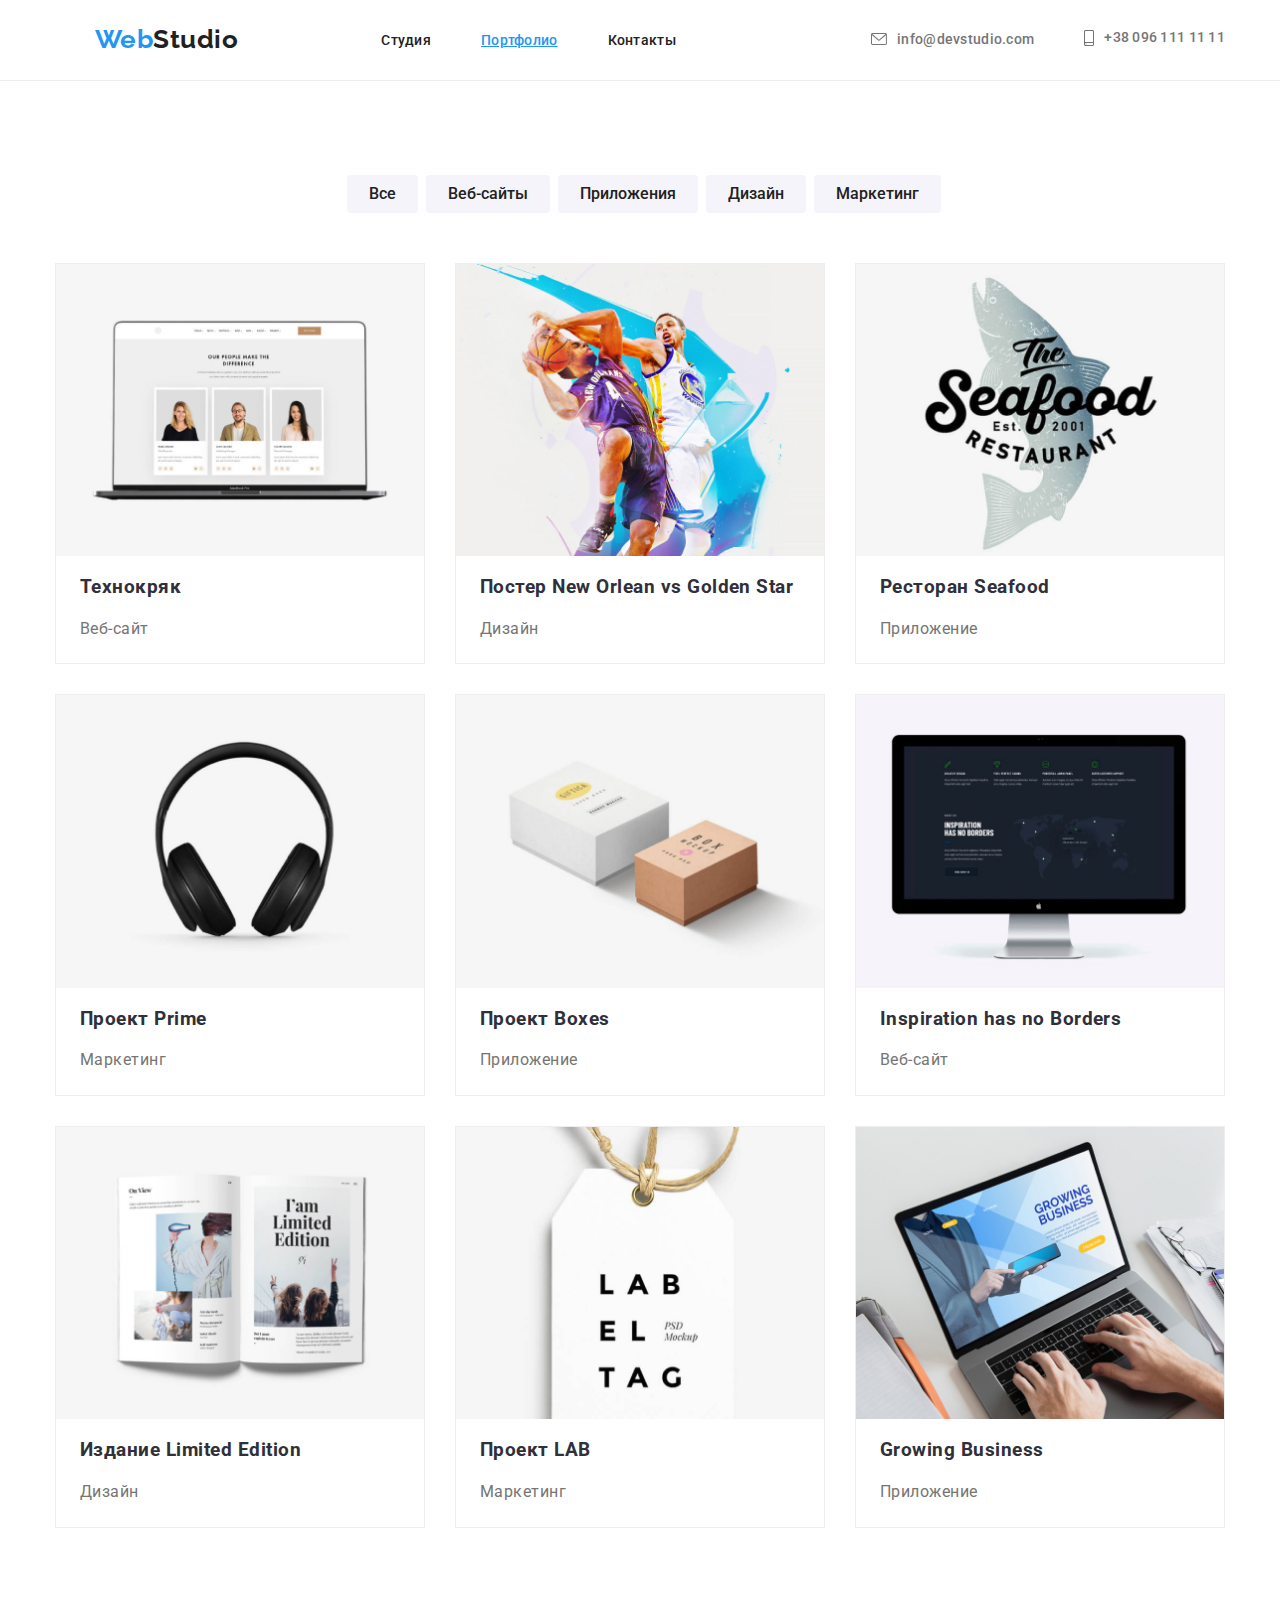
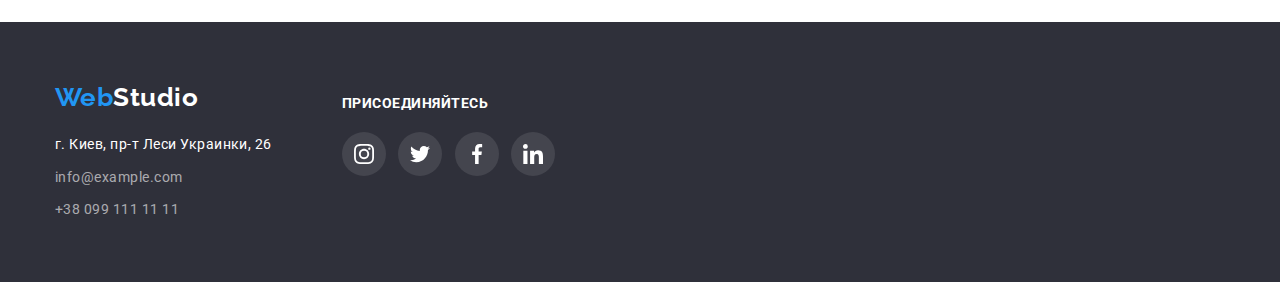
==== portfolio.html @ bc3ae189 "Add files via upload" ====
<!DOCTYPE html>
<html lang="ru">
  <head>
    <meta charset="UTF-8" />
    <meta name="viewport" content="width=device-width, initial-scale=1.0" />
    <title>Портфолио</title>
    <link
      href="https://fonts.googleapis.com/css2?family=Raleway:wght@400;500;700&family=Roboto:wght@100;500;700;900&display=swap"
      rel="stylesheet"
    />
    <link
      rel="stylesheet"
      href="https://cdnjs.cloudflare.com/ajax/libs/modern-normalize/1.0.0/modern-normalize.min.css"
    />
    <link rel="stylesheet" href="./css/styles.css" />
  </head>

  <body>
    <!-- Shapka -->
    <header>
      <div class="container">
        <nav>
          <ul class="nav-links">
            <li class="header-list"><a class="logo-link" href="./index.html">
                <span class="logo">Web</span><span class="logo-end">Studio</span>
              </a>
            </li>
            <li class="header-list"><a class="navigation" href="./index.html">Студия</a></li>
            <li class="header-list"><a class="navigation current" href="./portfolio.html">Портфолио</a></li>
            <li class="header-list"><a class="navigation" href="">Контакты</a></li>
          </ul>
        </nav>
    
        <ul class="header-contacts">
          <li class="header-list">
            <a class="navigation contacts" href="mailto:info@devstudio.com">
              <svg class="contacts-icon" width="16" height="12">
                <use href="./images/sprite.svg#icon-envelope"></use>
              </svg>
              info@devstudio.com</a>
          </li>
          <li class="header-list">
            <a class="navigation contacts" href="tel:+380961111111">
              <svg class="contacts-icon" width="10" height="16">
                <use href="./images/sprite.svg#icon-smartphone"></use>
              </svg>
              +38 096 111 11 11</a>
          </li>
        </ul>
      </div>
    </header>

    <!--Main-->
    <main>
      <section class="portfolio-screen">
    <div class="container">
    <!-- <div class="container"> -->
      <h1 hidden="true">Портфолио</h1>
      <!--Buttons-->
      <section>
        <h2 hidden>Список переключателей</h2>
        <ul class="flex-list">
          <li><button class="button" type="button">Все</button></li>
          <li><button class="button" type="button">Веб-сайты</button></li>
          <li><button class="button" type="button">Приложения</button></li>
          <li><button class="button" type="button">Дизайн</button></li>
          <li><button class="button" type="button">Маркетинг</button></li>
        </ul>
      </section>
      <!-- </div> -->

      <!--Portfolio-->
      <section>
        <!-- <div class="container"> -->
        <h2 hidden="true">Примеры работ</h2>
        <ul class="portfolio">
          <li class="items">
            <a class="cards-link" href="">
              <img src="./images/notebook.jpg" alt="Технокряк" width="370" />
              <div class="items-descrition">
              <h3>Технокряк</h3>
              <p class="cards-items">Веб-сайт</p>
              <p class="hover-cards" hidden>
                Технокряк это современная площадка распространения коронавируса.
                Компании используют эту платформу для цифрового шпионажа и атак
                на защищённые сервера конкурентов.
              </p>
              </div>
            </a>
          </li>
          <li class="items">
            <a class="cards-link" href="">
              <img src="./images/basket.jpg" alt="Постер New Orlean vs Golden Star" />
              <div class="items-descrition">
              <h3>Постер New Orlean vs Golden Star</h3>
              <p class="cards-items">Дизайн</p>
              <p class="hover-cards" hidden>
                Технокряк это современная площадка распространения коронавируса.
                Компании используют эту платформу для цифрового шпионажа и атак
                на защищённые сервера конкурентов.
              </p>
              </div>
            </a>
          </li>
          <li class="items">
            <a class="cards-link" href="">
              <img src="./images/seafood.jpg" alt="Ресторан Seafood" width="370" />
              <div class="items-descrition">
              <h3>Ресторан Seafood</h3>
              <p class="cards-items">Приложение</p>
              <p class="hover-cards" hidden>
                Технокряк это современная площадка распространения коронавируса.
                Компании используют эту платформу для цифрового шпионажа и атак
                на защищённые сервера конкурентов.
              </p>
              </div>
            </a>
          </li>
          <li class="items">
            <a class="cards-link" href="">
              <img src="./images/headphones.jpg" alt="Проект Prime" width="370" />
              <div class="items-descrition">
              <h3>Проект Prime</h3>
              <p class="cards-items">Маркетинг</p>
              <p class="hover-cards" hidden>
                Технокряк это современная площадка распространения коронавируса.
                Компании используют эту платформу для цифрового шпионажа и атак
                на защищённые сервера конкурентов.
              </p>
              </div>
            </a>
          </li>
          <li class="items">
            <a class="cards-link" href="">
              <img src="./images/boxes.jpg" alt="Проект Boxes" width="370" />
              <div class="items-descrition">
              <h3>Проект Boxes</h3>
              <p class="cards-items">Приложение</p>
              <p class="hover-cards" hidden>
                Технокряк это современная площадка распространения коронавируса.
                Компании используют эту платформу для цифрового шпионажа и атак
                на защищённые сервера конкурентов.
              </p>
              </div>
            </a>
          </li>
          <li class="items">
            <a class="cards-link" href="">
              <img src="./images/monoblock.jpg" alt="Inspiration has no Borders" width="370" />
              <div class="items-descrition">
              <h3>Inspiration has no Borders</h3>
              <p class="cards-items">Веб-сайт</p>
              <p class="hover-cards" hidden>
                Технокряк это современная площадка распространения коронавируса.
                Компании используют эту платформу для цифрового шпионажа и атак
                на защищённые сервера конкурентов.
              </p>
              </div>
            </a>
          </li>
          <li class="items">
            <a class="cards-link" href="">
              <img src="./images/openbook.jpg" alt="Издание Limited Edition" width="370" />
              <div class="items-descrition">
              <h3>Издание Limited Edition</h3>
              <p class="cards-items">Дизайн</p>
              <p class="hover-cards" hidden>
                Технокряк это современная площадка распространения коронавируса.
                Компании используют эту платформу для цифрового шпионажа и атак
                на защищённые сервера конкурентов.
              </p>
              </div>
            </a>
          </li>
          <li class="items">
            <a class="cards-link" href="">
              <img src="./images/birka.jpg" alt="Проект LAB" width="370" />
              <div class="items-descrition">
              <h3>Проект LAB</h3>
              <p class="cards-items">Маркетинг</p>
              <p class="hover-cards" hidden>
                Технокряк это современная площадка распространения коронавируса.
                Компании используют эту платформу для цифрового шпионажа и атак
                на защищённые сервера конкурентов.
              </p>
              </div>
            </a>  
          </li>
          <li class="items">
            <a class="cards-link" href="">
              <img src="./images/working-notebook.jpg" alt="Growing Business" width="370" />
              <div class="items-descrition">
              <h3>Growing Business</h3>
              <p class="cards-items">Приложение</p>
              <p class="hover-cards" hidden>
                Технокряк это современная площадка распространения коронавируса.
                Компании используют эту платформу для цифрового шпионажа и атак
                на защищённые сервера конкурентов.
              </p>
              </div>
            </a>
          </li>
        </ul>
        </section>
     </div>
    </section>
    </main>

    <!-- footer -->
    <footer class="footer-bg">
      <div class="footer-adress-text">
        <div>
          <a class="logo-link" href="./index.html">
            <span class="logo">Web</span><span class="logo-end-footer">Studio</span></a>
          <address class="footer-adress">г. Киев, пр-т Леси Украинки, 26</address>
          <address>
            <a class="footer-link" href="mailto:info@example.com">info@example.com</a>
            <br />
            <a class="footer-link" href="tel:+380991111111">+38 099 111 11 11</a>
          </address>
        </div>
        <div class="footer-common">
          <p class="common">Присоединяйтесь</p>
          <ul class="social-links-flex">
            <li>
              <a class="social-link" href="">
                <svg class="social-link-icon">
                  <use href="./images/sprite.svg#icon-instagram"></use>
                </svg>
              </a>
            </li>
            <li>
              <a class="social-link" href="">
                <svg class="social-link-icon">
                  <use href="./images/sprite.svg#icon-twitter"></use>
                </svg>
              </a>
            </li>
            <li>
              <a class="social-link" href="">
                <svg class="social-link-icon">
                  <use href="./images/sprite.svg#icon-facebook"></use>
                </svg>
              </a>
            </li>
            <li>
              <a class="social-link" href="">
                <svg class="social-link-icon">
                  <use href="./images/sprite.svg#icon-linkedin"></use>
                </svg>
              </a>
            </li>
          </ul>
    
        </div>
      </div>
    
    </footer>
  </body>
</html>
---- css/styles.css ----
/*
основной цвет текста #212121
вторичный цвет текста #57575
цвет акцента  #2196f3
вторичный цвет акцента #ffffff
цвет фона неактивніх кнопок  #f5f4fa
цвет контактов  rgba(255, 255, 255, 0.6);
*/
html {
  box-sizing: border-box;
}

*,
*::before,
*::after {
  box-sizing: inherit;
}
:root {
  --primary-background-color: #2f303a;
  --secondary-background-color: #f5f4fa;
  --primary-text-color: #212121;
  --secondary-text-color: #757575;
  --accent-color: #2196f3;
  --wite-color: #ffffff;
  --contacts-rgba: rgba(255, 255, 255, 0.6);
}
body {
  font-family: Roboto, sans-serif;
  font-style: normal;
  font-weight: 400;
  line-height: 1.2;
  letter-spacing: 0.03em;
  color: var(--primary-text-color);
}
h1,
h2,
h3,
h4 {
  margin: 0px;
}
ul {
  list-style-type: none;
  margin: 0px;
}

ul img {
  display: block;
  width: 100%;
  height: auto;
}

.cards-link {
  display: inline-block;
  text-decoration: none;
  color: var(--primary-background-color);
}

.portfolio > .items:hover {
  border: 1px solid #eeeeee;
  box-sizing: border-box;
  box-shadow: 0px 1px 1px rgba(0, 0, 0, 0.12), 0px 4px 4px rgba(0, 0, 0, 0.06),
    1px 4px 6px rgba(0, 0, 0, 0.16);
}

.logo {
  color: var(--accent-color);
  font-family: Raleway, sans-serif;
  font-weight: 700;
  font-size: 26px;
}

.logo-end {
  color: var(--primary-text-color);
  font-family: Raleway, sans-serif;
  font-weight: 700;
  font-size: 26px;
}
.logo-end-footer {
  color: var(--wite-color);
  font-family: Raleway, sans-serif;
  font-weight: 700;
  font-size: 26px;
}

.logo-link {
  text-decoration: none;
}

.navigation {
  color: var(--primary-text-color);
  text-decoration: none;
  font-weight: 500;
  font-size: 14px;
  letter-spacing: 0.02em;
}

.navigation.current {
  color: var(--accent-color);
  text-decoration: underline;
}
.navigation.contacts {
  display: inline-flex;
  height: auto;
  width: 100%;
  color: var(--secondary-text-color);
  align-items: center;
  align-self: center;
}

.navigation:hover,
.navigation:focus {
  color: var(--accent-color);
}

.header-list:hover,
.header-list:focus {
  color: var(--accent-color);
}

.contacts-icon {
  display: inline-flex;
  margin-right: 10px;
  fill: currentColor;
}

.hero {
  max-width: 1600px;
  height: 600px;
  text-align: center;
  background-color: var(--primary-background-color);
  background-image: linear-gradient(
      to right,
      rgba(47, 48, 58, 0.4),
      rgba(47, 48, 58, 0.4)
    ),
    url(../images/hero-bg.jpg);
  background-repeat: no-repeat;
  background-size: cover;
  background-position: center;
  margin-left: auto;
  margin-right: auto;
  padding-top: 200px;
  padding-bottom: 200px;
}

.hero-title {
  color: var(--wite-color);
  font-size: 44px;
  font-weight: 900;
  line-height: 1.36;
  text-transform: uppercase;
  letter-spacing: 0.06em;
  max-width: 696px;
  margin-top: 0px;
  margin-left: auto;
  margin-right: auto;
  margin-bottom: 40px;
}

.order-link {
  display: inline-block;
  background-color: var(--accent-color);
  color: var(--wite-color);
  text-decoration: none;
  font-weight: 700;
  font-size: 16px;
  line-height: 1.87;
  letter-spacing: 0.06em;
  padding: 10px 32px;
  box-shadow: 0px 4px 4px rgba(0, 0, 0, 0.15);
  border-radius: 4px;
}

.tertiary-title {
  font-weight: 700;
  font-size: 14px;
  line-height: 1.5;
  text-transform: uppercase;
}

.secondary-title {
  font-weight: 700;
  font-size: 36px;
  line-height: 1.17;
  margin-top: 0px;
  margin-bottom: 50px;
  text-align: center;
}

.teams-title {
  font-weight: 500;
  font-size: 16px;
  line-height: 1.18x;
}

.button {
  background: var(--secondary-background-color);
  color: var(--primary-text-color);
  font-family: inherit;
  font-weight: 500;
  font-size: 16px;
  line-height: 1.6;
  text-align: center;
  padding-top: 6px;
  padding-bottom: 6px;
  padding-right: 22px;
  padding-left: 22px;
  border-radius: 4px;
  border: none;
}

.hover-cards:hover,
.hover-cards:focus,
.button:hover,
.button:focus,
.button:active,
.button:visited {
  background: var(--accent-color);
  color: var(--wite-color);
  box-shadow: 0px 3px 1px rgba(0, 0, 0, 0.1), 0px 1px 2px rgba(0, 0, 0, 0.08),
    0px 2px 2px rgba(0, 0, 0, 0.12);
}

.cards-items {
  color: var(--secondary-text-color);
}

.advantage-list p {
  margin-top: 10px;
  margin-bottom: 0px;
}

.advantage-list .cards-items {
  font-size: 14px;
  line-height: 1.71;
}
.our-team .cards-items {
  font-size: 16px;
}

.portfolio .cards-items {
  font-size: 16px;
  line-height: 1.8;
}

.hover-cards {
  font-size: 18px;
  line-height: 1.6;
}
.work-examles-sct {
  padding-top: 94px;
  padding-bottom: 94px;
}
.our-team {
  background-color: var(--secondary-background-color);
  padding-top: 94px;
  padding-bottom: 94px;
}

.footer-bg {
  background: var(--primary-background-color);
  padding-top: 60px;
  padding-bottom: 60px;
}

.footer-adress {
  color: var(--wite-color);
  font-style: normal;
  font-size: 14px;
  line-height: 1.7;
  padding-top: 20px;
}
.footer-adress-text {
  display: flex;
  width: 1200px;
  margin-left: auto;
  margin-right: auto;
  margin-bottom: 0px;
  padding-left: 15px;
  padding-right: 15px;
}

.footer-adress-text > div:first-child {
  margin-right: 70px;
}

.footer-link {
  display: inline-block;
  color: var(--contacts-rgba);
  font-style: normal;
  text-decoration: none;
  font-size: 14px;
  line-height: 1.7;
  margin-top: 9px;
}

.common {
  color: var(--wite-color);
  font-weight: bold;
  font-size: 14px;
  line-height: 1.14;
  text-transform: uppercase;
  margin-bottom: 20px;
}

.footer-common .social-link {
  display: inline-flex;
  height: 44px;
  width: 44px;
  align-items: center;
  justify-content: space-around;
  background-color: rgba(255, 255, 255, 0.1);
  fill: var(--wite-color);
  border-radius: 50%;
  margin-right: 10px;
}
.container {
  width: 1200px;
  margin-left: auto;
  margin-right: auto;
  padding-left: 15px;
  padding-right: 15px;
}

header {
  border-bottom: 1px solid #ececec;
  padding-bottom: 25px;
  padding-top: 24px;
}

header > .container {
  display: flex;
}
.nav-links {
  display: flex;
  align-items: center;
}

.header-contacts {
  display: flex;
  margin-left: auto;
  align-items: center;
}
.header-list {
  margin-left: 50px;
}

.nav-links > .header-list:first-child {
  margin-left: 0px;
  margin-right: 93px;
}

.advantages {
  padding-top: 94px;
}

.advantage-list {
  display: flex;
  padding: 0px;
}

.advantage-list > li {
  width: calc((100% - 90px) / 4);
  margin-left: 30px;
}
.advantage-list > li:first-child {
  margin-left: 0px;
}

/* .advantage-list > li::before {
  display: block;
  content: "";
  height: 120px;
  background-size: contain;
  background-repeat: no-repeat;
  background-position: center;
  background-color: #f5f4fa;
  border-radius: 4px;
  margin-bottom: 30px;
}

.icon-antenna::before {
  background-image: url("../images/antenna.svg");
  background-size: 70px;
}

.icon-clock::before {
  background-image: url("../images/clock.svg");
  background-size: 70px;
}

.icon-diagram::before {
  background-image: url("../images/diagram.svg");
  background-size: 70px;
}

.icon-astronaut::before {
  background-image: url("../images/astronaut.svg");
  background-size: 70px; 
}*/

.advant-icon {
  width: 70px;
  height: 70px;
}

.advantages-icons-bg {
  width: 100%;
  height: 120px;
  background-color: #f5f4fa;
  border-radius: 4px;
  margin-bottom: 30px;
  padding: 25px 100px;
}

.social-links-flex {
  display: flex;
  justify-content: space-between;
  padding: 0px;
  margin-top: 16px;
}

.social-links-flex > li {
  width: calc((100% - 30px) / 4);
  margin-right: 10x;
}

.social-links-flex > li:last-child {
  margin-right: 0;
}

.social-link {
  display: inline-flex;
  height: 44px;
  width: 44px;
  align-items: center;
  justify-content: space-around;
  fill: #afb1b8;
}

.social-link-icon {
  /* display: inline-flex; */
  width: 20px;
  height: 20px;
}

.social-link:hover,
.social-link:focus {
  background-color: var(--accent-color);
  border-radius: 50%;
  fill: var(--wite-color);
}

.clients {
  padding-top: 94px;
  padding-bottom: 94px;
}

.clients-list {
  display: flex;
  padding: 0px;
  margin: 0px;
}

.clients-list > .items {
  width: calc((100% - 150px) / 6);
  margin-right: 30px;
}
.clients-list > .items:last-child {
  margin-right: 0px;
}
.clients-links {
  display: inline-flex;
  width: 170px;
  height: 90px;
  border: 1px solid #afb1b8;
  box-sizing: border-box;
  border-radius: 4px;
  align-items: center;
  justify-content: space-around;
  fill: #afb1b8;
}

.clients-links:hover,
.clients-links:focus {
  border: 1px solid var(--accent-color);
  border-radius: 4px;
  fill: var(--accent-color);
}
.flex-list {
  display: flex;
  padding: 0px;
  margin-bottom: 50px;
  justify-content: center;
}
.flex-list > li {
  margin-left: 8px;
}
/* body > .container {
  padding-top: 94px;
  padding-bottom: 94px;
} */
.portfolio-screen {
  padding-top: 94px;
  padding-bottom: 94px;
}
.portfolio {
  display: flex;
  flex-wrap: wrap;
  padding: 0px;
  margin: 0px;
}
.portfolio > .items {
  width: calc((100% - 60px) / 3);
  margin-right: 30px;
  margin-bottom: 30px;
  background: var(--wite-color);
  border: 1px solid #eeeeee;
}

.portfolio > .items:nth-child(3n) {
  margin-right: 0px;
}

.portfolio > .items:nth-last-child(-n + 3) {
  margin-bottom: 0px;
}

.portfolio p {
  margin-bottom: 0px;
}
p + h3 {
  margin-bottom: 0px;
}

.items-descrition {
  padding: 20px 24px 20px 24px;
}

.work-examples {
  display: flex;
  padding: 0px;
  margin: 0px;
}
.work-examples > li {
  width: calc((100% - 60px) / 3);
  margin-left: 30px;
  background: #ffffff;
  border: 1px solid #eeeeee;
}
.work-examples > li:first-child {
  margin-left: 0px;
}
.team-list {
  display: flex;
  padding: 0px;
  margin: 0px;
}

.team-list > li {
  width: calc((100% - 60px) / 3);
  margin-left: 30px;
  text-align: center;
  background-color: var(--wite-color);
  box-shadow: 0px 1px 3px rgba(0, 0, 0, 0.12), 0px 1px 1px rgba(0, 0, 0, 0.14),
    0px 2px 1px rgba(0, 0, 0, 0.2);
  border-radius: 0px 0px 4px 4px;
}
.team-list > li:first-child {
  margin-left: 0px;
}

.team-descrition {
  padding-top: 30px;
  padding-bottom: 30px;
  padding-left: 32px;
  padding-right: 32px;
}
.team-descrition p {
  margin-top: 10px;
  margin-bottom: 0px;
}
/* section,
ul,
div {
  outline: 2px solid rgb(73, 238, 216);
} */
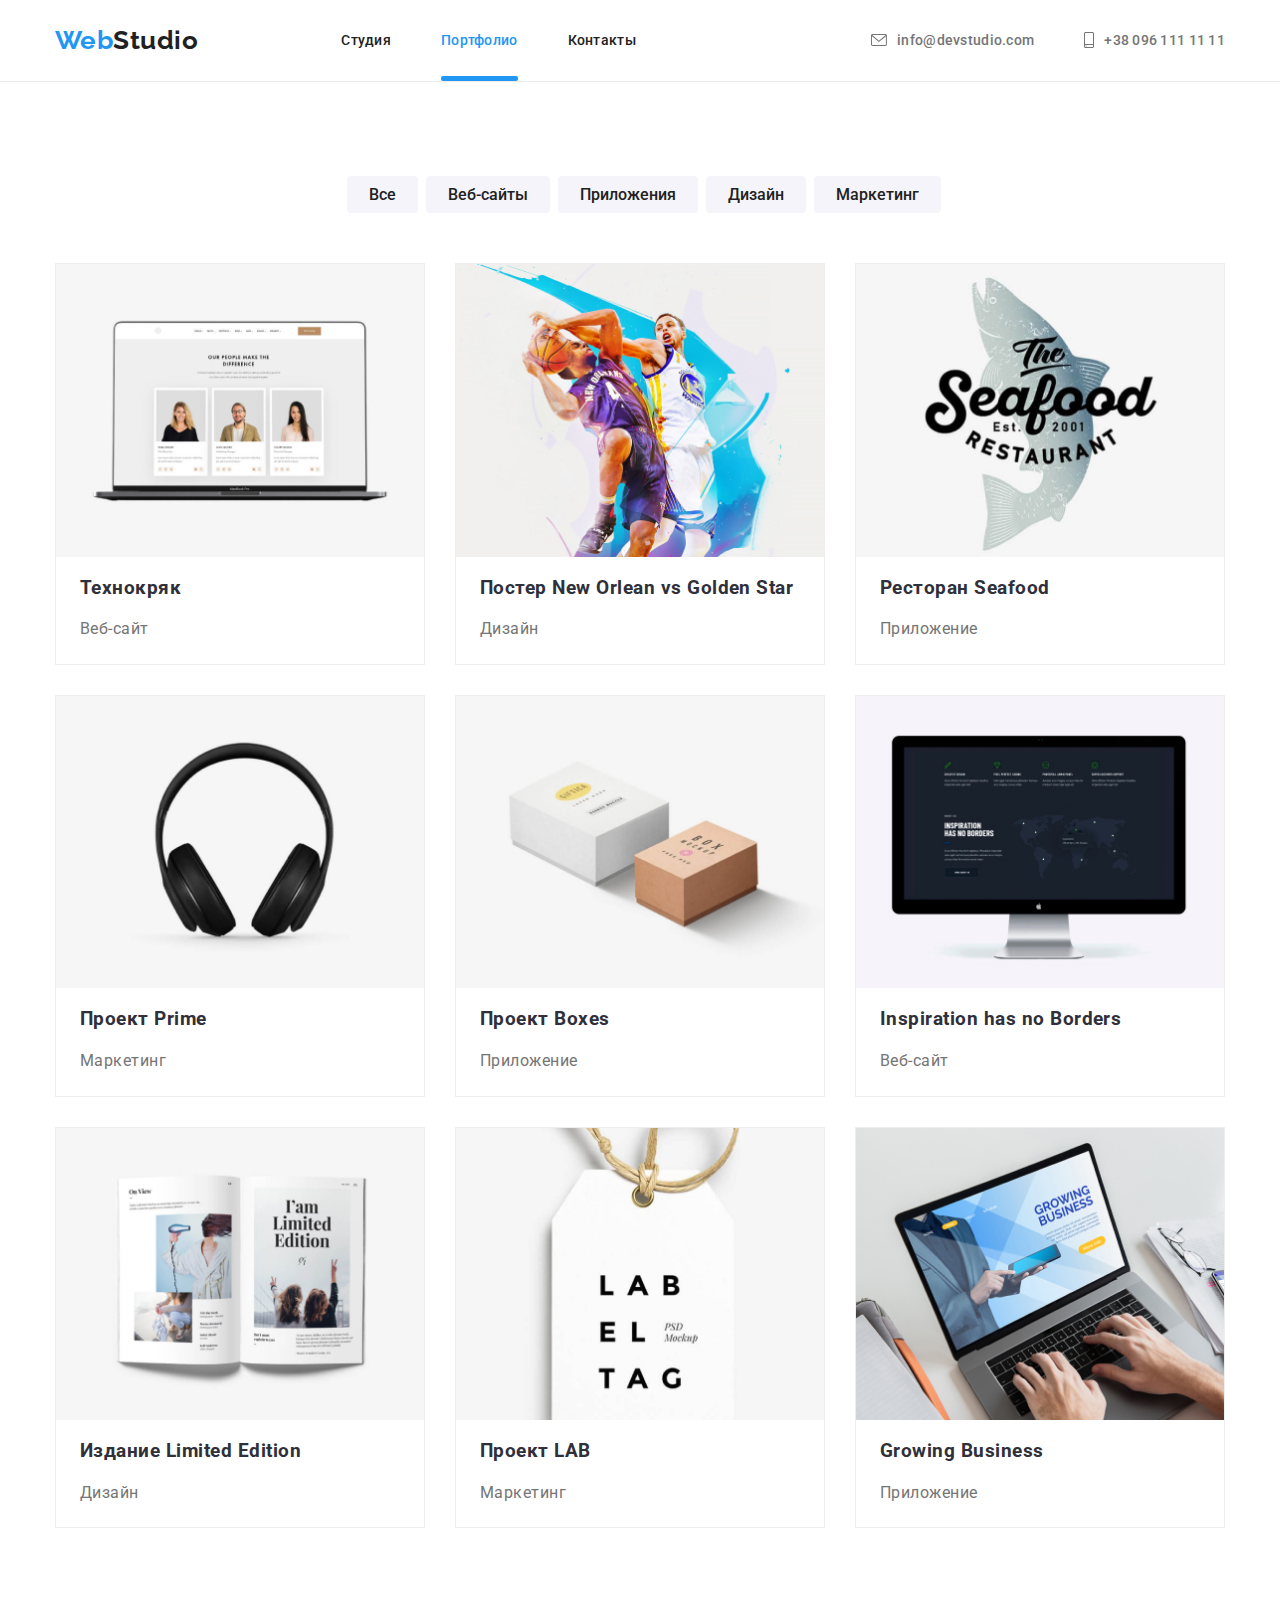
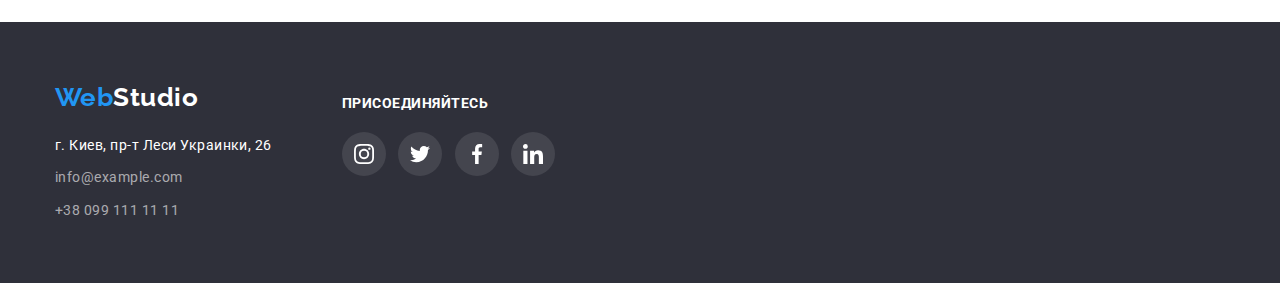
==== commit 26351e09: "modal&hover-cards" ====
--- a/portfolio.html
+++ b/portfolio.html
@@ -5,7 +5,7 @@
     <meta name="viewport" content="width=device-width, initial-scale=1.0" />
     <title>Портфолио</title>
     <link
-      href="https://fonts.googleapis.com/css2?family=Raleway:wght@400;500;700&family=Roboto:wght@100;500;700;900&display=swap"
+      href="https://fonts.googleapis.com/css2?family=Raleway:wght@400;500;700&family=Roboto:wght@100;400;500;700;900&display=swap"
       rel="stylesheet"
     />
     <link
@@ -76,127 +76,146 @@
         <ul class="portfolio">
           <li class="items">
             <a class="cards-link" href="">
-              <img src="./images/notebook.jpg" alt="Технокряк" width="370" />
-              <div class="items-descrition">
-              <h3>Технокряк</h3>
-              <p class="cards-items">Веб-сайт</p>
-              <p class="hover-cards" hidden>
+              <div class="portfolio-overlay">
+                <img src="./images/notebook.jpg" alt="Технокряк" width="370" />
+                <p class="hover-cards">
                 Технокряк это современная площадка распространения коронавируса.
                 Компании используют эту платформу для цифрового шпионажа и атак
                 на защищённые сервера конкурентов.
-              </p>
-              </div>
-            </a>
-          </li>
-          <li class="items">
-            <a class="cards-link" href="">
-              <img src="./images/basket.jpg" alt="Постер New Orlean vs Golden Star" />
-              <div class="items-descrition">
-              <h3>Постер New Orlean vs Golden Star</h3>
-              <p class="cards-items">Дизайн</p>
-              <p class="hover-cards" hidden>
-                Технокряк это современная площадка распространения коронавируса.
-                Компании используют эту платформу для цифрового шпионажа и атак
-                на защищённые сервера конкурентов.
-              </p>
-              </div>
-            </a>
-          </li>
-          <li class="items">
-            <a class="cards-link" href="">
-              <img src="./images/seafood.jpg" alt="Ресторан Seafood" width="370" />
-              <div class="items-descrition">
-              <h3>Ресторан Seafood</h3>
-              <p class="cards-items">Приложение</p>
-              <p class="hover-cards" hidden>
-                Технокряк это современная площадка распространения коронавируса.
-                Компании используют эту платформу для цифрового шпионажа и атак
-                на защищённые сервера конкурентов.
-              </p>
-              </div>
-            </a>
-          </li>
-          <li class="items">
-            <a class="cards-link" href="">
-              <img src="./images/headphones.jpg" alt="Проект Prime" width="370" />
-              <div class="items-descrition">
-              <h3>Проект Prime</h3>
-              <p class="cards-items">Маркетинг</p>
-              <p class="hover-cards" hidden>
-                Технокряк это современная площадка распространения коронавируса.
-                Компании используют эту платформу для цифрового шпионажа и атак
-                на защищённые сервера конкурентов.
-              </p>
-              </div>
-            </a>
-          </li>
-          <li class="items">
-            <a class="cards-link" href="">
-              <img src="./images/boxes.jpg" alt="Проект Boxes" width="370" />
-              <div class="items-descrition">
-              <h3>Проект Boxes</h3>
-              <p class="cards-items">Приложение</p>
-              <p class="hover-cards" hidden>
-                Технокряк это современная площадка распространения коронавируса.
-                Компании используют эту платформу для цифрового шпионажа и атак
-                на защищённые сервера конкурентов.
-              </p>
-              </div>
-            </a>
-          </li>
-          <li class="items">
-            <a class="cards-link" href="">
-              <img src="./images/monoblock.jpg" alt="Inspiration has no Borders" width="370" />
-              <div class="items-descrition">
-              <h3>Inspiration has no Borders</h3>
-              <p class="cards-items">Веб-сайт</p>
-              <p class="hover-cards" hidden>
-                Технокряк это современная площадка распространения коронавируса.
-                Компании используют эту платформу для цифрового шпионажа и атак
-                на защищённые сервера конкурентов.
-              </p>
-              </div>
-            </a>
-          </li>
-          <li class="items">
-            <a class="cards-link" href="">
-              <img src="./images/openbook.jpg" alt="Издание Limited Edition" width="370" />
+                </p>
+              </div>
+              <div class="items-descrition">
+                <h3>Технокряк</h3>
+                <p class="cards-items">Веб-сайт</p>
+              
+              </div>
+            </a>
+          </li>
+          <li class="items">
+            <a class="cards-link" href="">
+              <div class="portfolio-overlay">
+                <img src="./images/basket.jpg" alt="Постер New Orlean vs Golden Star" />
+                <p class="hover-cards">
+                  Технокряк это современная площадка распространения коронавируса.
+                  Компании используют эту платформу для цифрового шпионажа и атак
+                  на защищённые сервера конкурентов.
+                </p>
+              </div>
+                <div class="items-descrition">
+                <h3>Постер New Orlean vs Golden Star</h3>
+                <p class="cards-items">Дизайн</p>
+              </div>
+            </a>
+          </li>
+          <li class="items">
+            <a class="cards-link" href="">
+              <div class="portfolio-overlay">
+                <img src="./images/seafood.jpg" alt="Ресторан Seafood" width="370" />
+                <p class="hover-cards">
+                  Технокряк это современная площадка распространения коронавируса.
+                  Компании используют эту платформу для цифрового шпионажа и атак
+                  на защищённые сервера конкурентов.
+                </p>
+              </div>
+              <div class="items-descrition">
+                <h3>Ресторан Seafood</h3>
+                <p class="cards-items">Приложение</p>
+              </div>
+            </a>
+          </li>
+          <li class="items">
+            <a class="cards-link" href="">
+              <div class="portfolio-overlay">
+                <img src="./images/headphones.jpg" alt="Проект Prime" width="370" />
+                <p class="hover-cards">
+                  Технокряк это современная площадка распространения коронавируса.
+                  Компании используют эту платформу для цифрового шпионажа и атак
+                  на защищённые сервера конкурентов.
+                </p>
+              </div>
+              <div class="items-descrition">
+                <h3>Проект Prime</h3>
+                <p class="cards-items">Маркетинг</p>
+              </div>
+            </a>
+          </li>
+          <li class="items">
+            <a class="cards-link" href="">
+              <div class="portfolio-overlay">
+                <img src="./images/boxes.jpg" alt="Проект Boxes" width="370" />
+                <p class="hover-cards">
+                  Технокряк это современная площадка распространения коронавируса.
+                  Компании используют эту платформу для цифрового шпионажа и атак
+                  на защищённые сервера конкурентов.
+                </p>
+              </div>
+              <div class="items-descrition">
+                <h3>Проект Boxes</h3>
+                <p class="cards-items">Приложение</p>
+              </div>
+            </a>
+          </li>
+          <li class="items">
+            <a class="cards-link" href="">
+              <div class="portfolio-overlay">
+                <img src="./images/monoblock.jpg" alt="Inspiration has no Borders" width="370" />
+                <p class="hover-cards">
+                  Технокряк это современная площадка распространения коронавируса.
+                  Компании используют эту платформу для цифрового шпионажа и атак
+                  на защищённые сервера конкурентов.
+                </p>
+              </div>
+              <div class="items-descrition">
+                <h3>Inspiration has no Borders</h3>
+                <p class="cards-items">Веб-сайт</p>
+              </div>
+            </a>
+          </li>
+          <li class="items">
+            <a class="cards-link" href="">
+              <div class="portfolio-overlay">
+                <img src="./images/openbook.jpg" alt="Издание Limited Edition" width="370" />
+                <p class="hover-cards">
+                  Технокряк это современная площадка распространения коронавируса.
+                  Компании используют эту платформу для цифрового шпионажа и атак
+                  на защищённые сервера конкурентов.
+                </p>
+              </div>
               <div class="items-descrition">
               <h3>Издание Limited Edition</h3>
               <p class="cards-items">Дизайн</p>
-              <p class="hover-cards" hidden>
-                Технокряк это современная площадка распространения коронавируса.
-                Компании используют эту платформу для цифрового шпионажа и атак
-                на защищённые сервера конкурентов.
-              </p>
-              </div>
-            </a>
-          </li>
-          <li class="items">
-            <a class="cards-link" href="">
+              </div>
+            </a>
+          </li>
+          <li class="items">
+            <a class="cards-link" href="">
+              <div class="portfolio-overlay">
               <img src="./images/birka.jpg" alt="Проект LAB" width="370" />
-              <div class="items-descrition">
-              <h3>Проект LAB</h3>
-              <p class="cards-items">Маркетинг</p>
-              <p class="hover-cards" hidden>
-                Технокряк это современная площадка распространения коронавируса.
-                Компании используют эту платформу для цифрового шпионажа и атак
-                на защищённые сервера конкурентов.
-              </p>
+                <p class="hover-cards">
+                  Технокряк это современная площадка распространения коронавируса.
+                  Компании используют эту платформу для цифрового шпионажа и атак
+                  на защищённые сервера конкурентов.
+                </p>
+              </div>
+              <div class="items-descrition">
+                <h3>Проект LAB</h3>
+                <p class="cards-items">Маркетинг</p>
               </div>
             </a>  
           </li>
           <li class="items">
             <a class="cards-link" href="">
-              <img src="./images/working-notebook.jpg" alt="Growing Business" width="370" />
-              <div class="items-descrition">
-              <h3>Growing Business</h3>
-              <p class="cards-items">Приложение</p>
-              <p class="hover-cards" hidden>
-                Технокряк это современная площадка распространения коронавируса.
-                Компании используют эту платформу для цифрового шпионажа и атак
-                на защищённые сервера конкурентов.
-              </p>
+              <div class="portfolio-overlay">
+                <img src="./images/working-notebook.jpg" alt="Growing Business" width="370" />
+                <p class="hover-cards">
+                  Технокряк это современная площадка распространения коронавируса.
+                  Компании используют эту платформу для цифрового шпионажа и атак
+                  на защищённые сервера конкурентов.
+                </p>
+              </div>
+              <div class="items-descrition">
+                <h3>Growing Business</h3>
+                <p class="cards-items">Приложение</p>
               </div>
             </a>
           </li>
--- a/css/styles.css
+++ b/css/styles.css
@@ -55,13 +55,6 @@
   color: var(--primary-background-color);
 }
 
-.portfolio > .items:hover {
-  border: 1px solid #eeeeee;
-  box-sizing: border-box;
-  box-shadow: 0px 1px 1px rgba(0, 0, 0, 0.12), 0px 4px 4px rgba(0, 0, 0, 0.06),
-    1px 4px 6px rgba(0, 0, 0, 0.16);
-}
-
 .logo {
   color: var(--accent-color);
   font-family: Raleway, sans-serif;
@@ -87,17 +80,62 @@
 }
 
 .navigation {
+  position: relative;
+  display: inline-block;
   color: var(--primary-text-color);
   text-decoration: none;
+  padding: 32px 0px;
   font-weight: 500;
   font-size: 14px;
   letter-spacing: 0.02em;
+
+  transition: fill 250ms cubic-bezier(0.4, 0, 0.2, 1),
+    color 250ms cubic-bezier(0.4, 0, 0.2, 1);
 }
 
 .navigation.current {
   color: var(--accent-color);
-  text-decoration: underline;
-}
+}
+
+.nav-links .navigation::after {
+  content: "";
+
+  position: absolute;
+  left: 0;
+  bottom: 0;
+
+  display: block;
+  width: 100%;
+  height: 5px;
+  border-radius: 2px;
+  background-color: var(--accent-color);
+
+  opacity: 0;
+  transform: scaleX(0);
+  transition: transform 250ms cubic-bezier(0.4, 0, 0.2, 1),
+    opacity 250ms cubic-bezier(0.4, 0, 0.2, 1);
+}
+
+.nav-links .navigation.current::before {
+  content: "";
+
+  position: absolute;
+  left: 0;
+  bottom: 0;
+
+  display: block;
+  width: 100%;
+  height: 5px;
+  border-radius: 2px;
+  background-color: var(--accent-color);
+  opacity: 1;
+}
+
+.nav-links .navigation:hover::after {
+  opacity: 1;
+  transform: scaleX(1);
+}
+
 .navigation.contacts {
   display: inline-flex;
   height: auto;
@@ -168,7 +206,65 @@
   letter-spacing: 0.06em;
   padding: 10px 32px;
   box-shadow: 0px 4px 4px rgba(0, 0, 0, 0.15);
+  border: none;
   border-radius: 4px;
+}
+
+.backdrop {
+  position: fixed;
+  top: 0;
+  left: 0;
+  width: 100%;
+  height: 100%;
+  background-color: rgba(0, 0, 0, 0.2);
+
+  opacity: 1;
+
+  transition: opacity 250ms cubic-bezier(0.4, 0, 0.2, 1);
+}
+
+.backdrop.is-hidden {
+  opacity: 0;
+  pointer-events: none;
+  z-index: 99;
+}
+
+.backdrop.is-hidden .modal {
+  transform: translate(-50%, -50%) scale(1.1);
+}
+
+.modal {
+  position: absolute;
+  top: 50%;
+  left: 50%;
+
+  min-height: 581px;
+  min-width: 528px;
+  padding: 15px;
+
+  background-color: #fff;
+  box-shadow: 0px 1px 3px rgba(0, 0, 0, 0.12), 0px 1px 1px rgba(0, 0, 0, 0.14),
+    0px 2px 1px rgba(0, 0, 0, 0.2);
+  border-radius: 4px;
+
+  transform: translate(-50%, -50%) scale(1);
+
+  transition: transform 250ms cubic-bezier(0.4, 0, 0.2, 1);
+}
+
+.modal-close {
+  position: absolute;
+  background-color: var(--wite-color);
+  border: none;
+  font-size: 16px;
+  font-weight: 500;
+  color: #000;
+  min-width: 30px;
+  min-height: 30px;
+  top: 8px;
+  right: 8px;
+  border: 1px solid rgba(0, 0, 0, 0.1);
+  border-radius: 50%;
 }
 
 .tertiary-title {
@@ -209,16 +305,19 @@
   border: none;
 }
 
-.hover-cards:hover,
-.hover-cards:focus,
+/* .hover-cards:hover,
+.hover-cards:focus, */
 .button:hover,
 .button:focus,
 .button:active,
 .button:visited {
-  background: var(--accent-color);
+  background-color: var(--accent-color);
   color: var(--wite-color);
   box-shadow: 0px 3px 1px rgba(0, 0, 0, 0.1), 0px 1px 2px rgba(0, 0, 0, 0.08),
     0px 2px 2px rgba(0, 0, 0, 0.12);
+  transition: box-shadow 250ms cubic-bezier(0.4, 0, 0.2, 1),
+    background-color 250ms cubic-bezier(0.4, 0, 0.2, 1),
+    color 250ms cubic-bezier(0.4, 0, 0.2, 1);
 }
 
 .cards-items {
@@ -243,10 +342,64 @@
   line-height: 1.8;
 }
 
+.portfolio-overlay {
+  position: relative;
+  overflow: hidden;
+}
+
+.portfolio-overlay::before {
+  display: inline-block;
+  position: absolute;
+  content: "";
+  top: 0;
+  left: 0;
+  width: 100%;
+  height: 100%;
+  background-color: rgba(33, 150, 243, 0.9);
+
+  opacity: 0;
+
+  transform: translatey(100%);
+  transition: transform 250ms cubic-bezier(0.4, 0, 0.2, 1),
+    opacity 250ms cubic-bezier(0.4, 0, 0.2, 1);
+}
 .hover-cards {
-  font-size: 18px;
-  line-height: 1.6;
-}
+  position: absolute;
+  display: inline-flex;
+  align-items: center;
+  justify-content: center;
+  width: 100%;
+  height: 100%;
+  margin: 0;
+  padding: 0 24px;
+  top: 0;
+  left: 0;
+  transform: translateY(100%);
+  line-height: 1.56;
+  color: var(--wite-color);
+
+  opacity: 0;
+
+  transition: transform 250ms cubic-bezier(0.4, 0, 0.2, 1),
+    opacity 250ms cubic-bezier(0.4, 0, 0.2, 1);
+}
+
+.portfolio > .items:hover {
+  border: 1px solid #eeeeee;
+  box-sizing: border-box;
+  box-shadow: 0px 1px 1px rgba(0, 0, 0, 0.12), 0px 4px 4px rgba(0, 0, 0, 0.06),
+    1px 4px 6px rgba(0, 0, 0, 0.16);
+}
+
+.portfolio > .items:hover .hover-cards,
+.portfolio > .items:hover .portfolio-overlay::before {
+  transform: translatey(0%);
+  opacity: 1;
+  transition: background-color 250ms cubic-bezier(0.4, 0, 0.2, 1),
+    opacity 250ms cubic-bezier(0.4, 0, 0.2, 1),
+    transform 250ms cubic-bezier(0.4, 0, 0.2, 1);
+}
+
 .work-examles-sct {
   padding-top: 94px;
   padding-bottom: 94px;
@@ -324,8 +477,8 @@
 
 header {
   border-bottom: 1px solid #ececec;
-  padding-bottom: 25px;
-  padding-top: 24px;
+  /* padding-bottom: 25px;
+  padding-top: 24px; */
 }
 
 header > .container {
@@ -334,6 +487,7 @@
 .nav-links {
   display: flex;
   align-items: center;
+  padding: 0;
 }
 
 .header-contacts {
@@ -343,6 +497,7 @@
 }
 .header-list {
   margin-left: 50px;
+  align-items: stretch;
 }
 
 .nav-links > .header-list:first-child {
@@ -366,38 +521,6 @@
 .advantage-list > li:first-child {
   margin-left: 0px;
 }
-
-/* .advantage-list > li::before {
-  display: block;
-  content: "";
-  height: 120px;
-  background-size: contain;
-  background-repeat: no-repeat;
-  background-position: center;
-  background-color: #f5f4fa;
-  border-radius: 4px;
-  margin-bottom: 30px;
-}
-
-.icon-antenna::before {
-  background-image: url("../images/antenna.svg");
-  background-size: 70px;
-}
-
-.icon-clock::before {
-  background-image: url("../images/clock.svg");
-  background-size: 70px;
-}
-
-.icon-diagram::before {
-  background-image: url("../images/diagram.svg");
-  background-size: 70px;
-}
-
-.icon-astronaut::before {
-  background-image: url("../images/astronaut.svg");
-  background-size: 70px; 
-}*/
 
 .advant-icon {
   width: 70px;
@@ -433,13 +556,16 @@
   display: inline-flex;
   height: 44px;
   width: 44px;
+  border-radius: 50%;
   align-items: center;
   justify-content: space-around;
   fill: #afb1b8;
+
+  transition: background-color 250ms cubic-bezier(0.4, 0, 0.2, 1),
+    fill 250ms cubic-bezier(0.4, 0, 0.2, 1);
 }
 
 .social-link-icon {
-  /* display: inline-flex; */
   width: 20px;
   height: 20px;
 }
@@ -479,6 +605,9 @@
   align-items: center;
   justify-content: space-around;
   fill: #afb1b8;
+
+  transition: fill 250ms cubic-bezier(0.4, 0, 0.2, 1),
+    border 250ms cubic-bezier(0.4, 0, 0.2, 1);
 }
 
 .clients-links:hover,
@@ -487,6 +616,7 @@
   border-radius: 4px;
   fill: var(--accent-color);
 }
+
 .flex-list {
   display: flex;
   padding: 0px;
@@ -496,10 +626,7 @@
 .flex-list > li {
   margin-left: 8px;
 }
-/* body > .container {
-  padding-top: 94px;
-  padding-bottom: 94px;
-} */
+
 .portfolio-screen {
   padding-top: 94px;
   padding-bottom: 94px;
@@ -516,6 +643,8 @@
   margin-bottom: 30px;
   background: var(--wite-color);
   border: 1px solid #eeeeee;
+
+  transition: box-shadow 250ms cubic-bezier(0.4, 0, 0.2, 1);
 }
 
 .portfolio > .items:nth-child(3n) {
@@ -551,6 +680,29 @@
 .work-examples > li:first-child {
   margin-left: 0px;
 }
+
+.work-examples-overlay {
+  position: relative;
+}
+
+.work-examples-descriptions {
+  position: absolute;
+  display: inline-flex;
+  bottom: 0;
+  width: 100%;
+  height: 70px;
+  margin: 0;
+  font-weight: bold;
+  font-size: 14px;
+  line-height: 1.14;
+  justify-content: center;
+  align-items: center;
+  text-transform: uppercase;
+
+  color: var(--wite-color);
+  background-color: rgba(47, 48, 58, 0.8);
+}
+
 .team-list {
   display: flex;
   padding: 0px;
